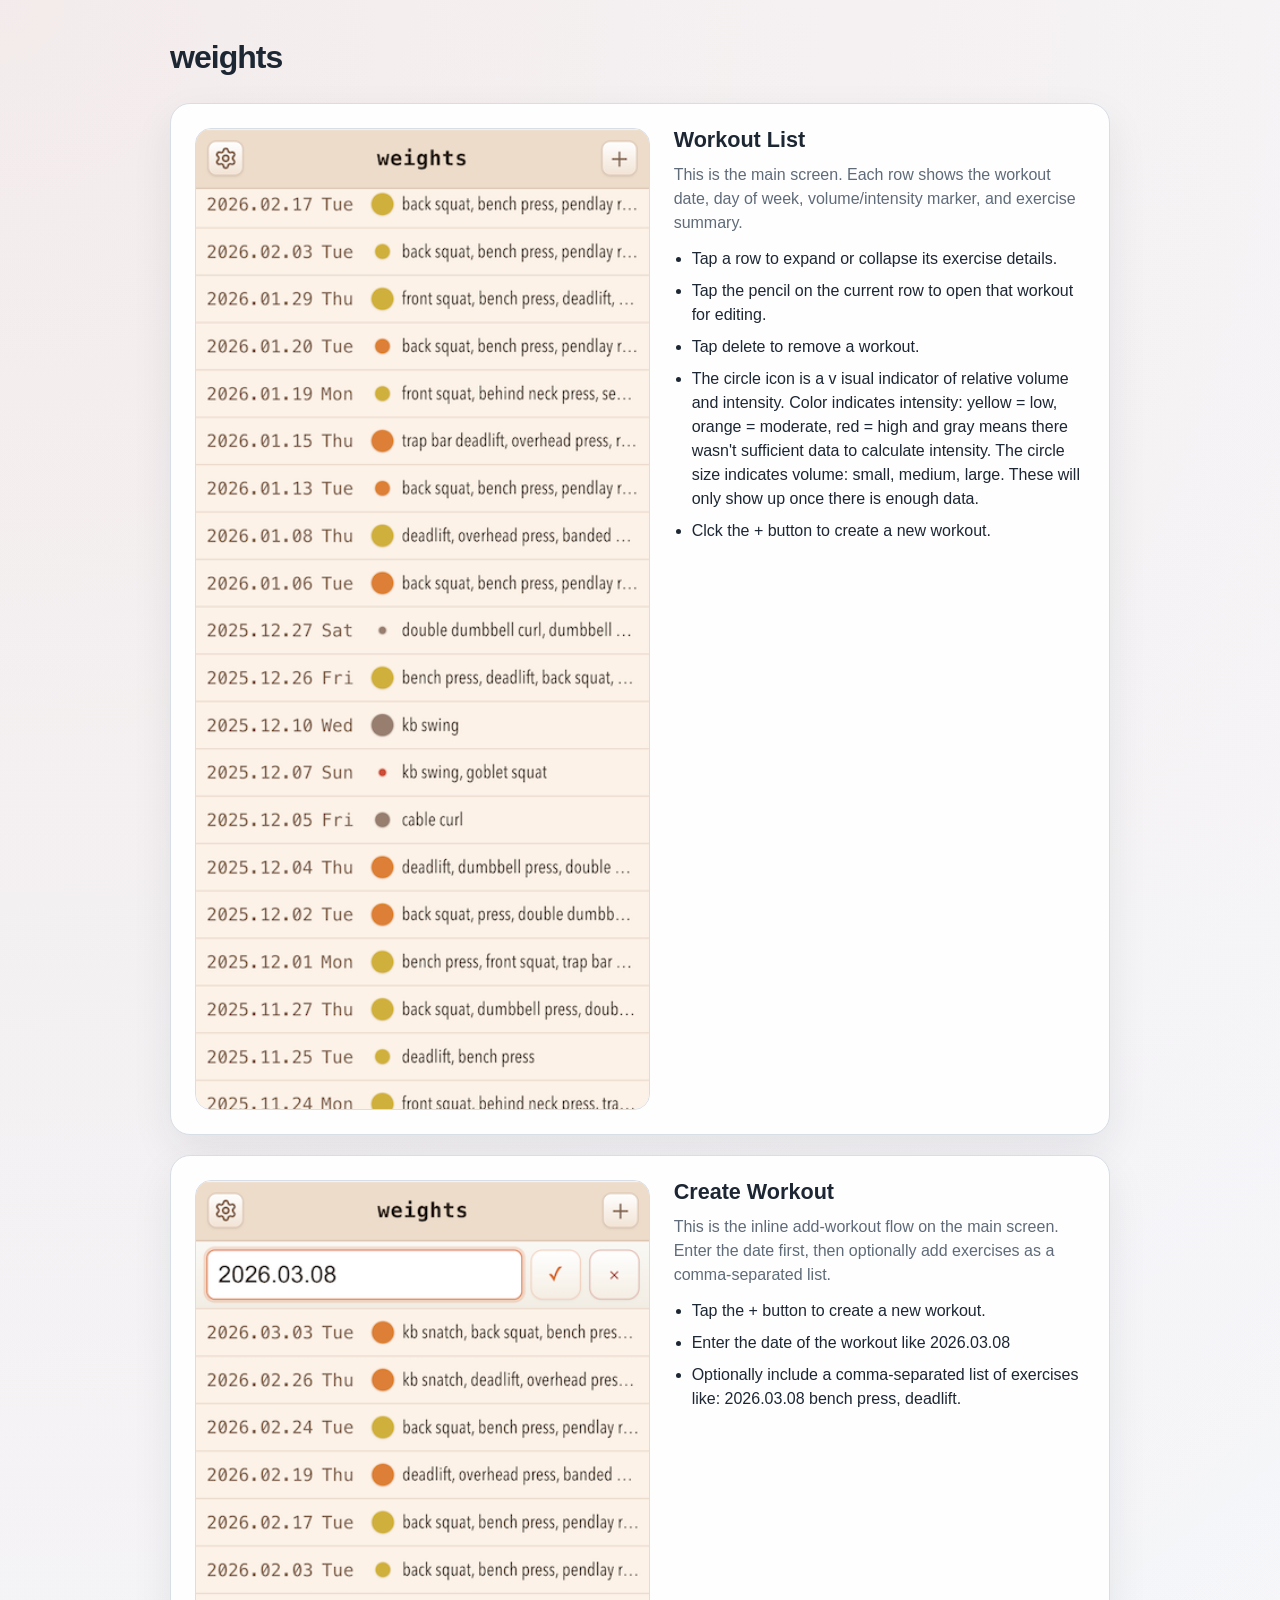
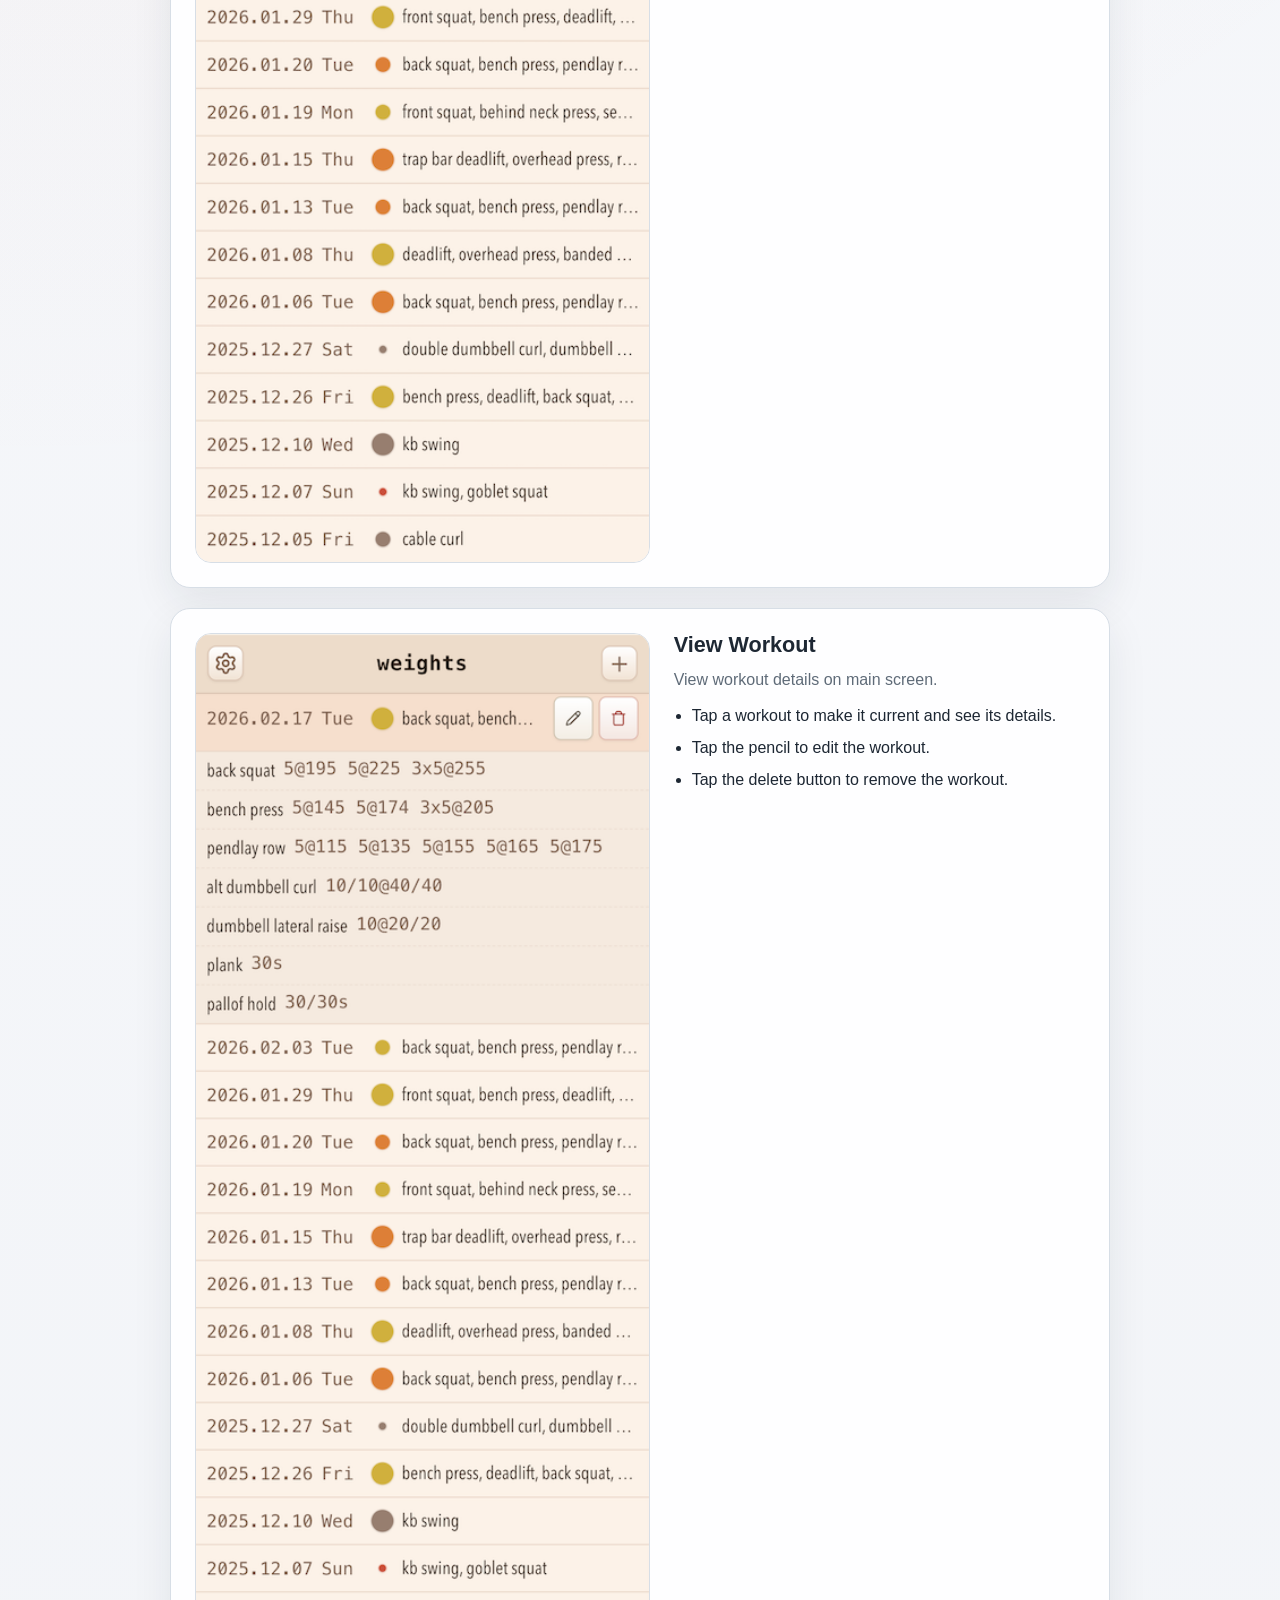
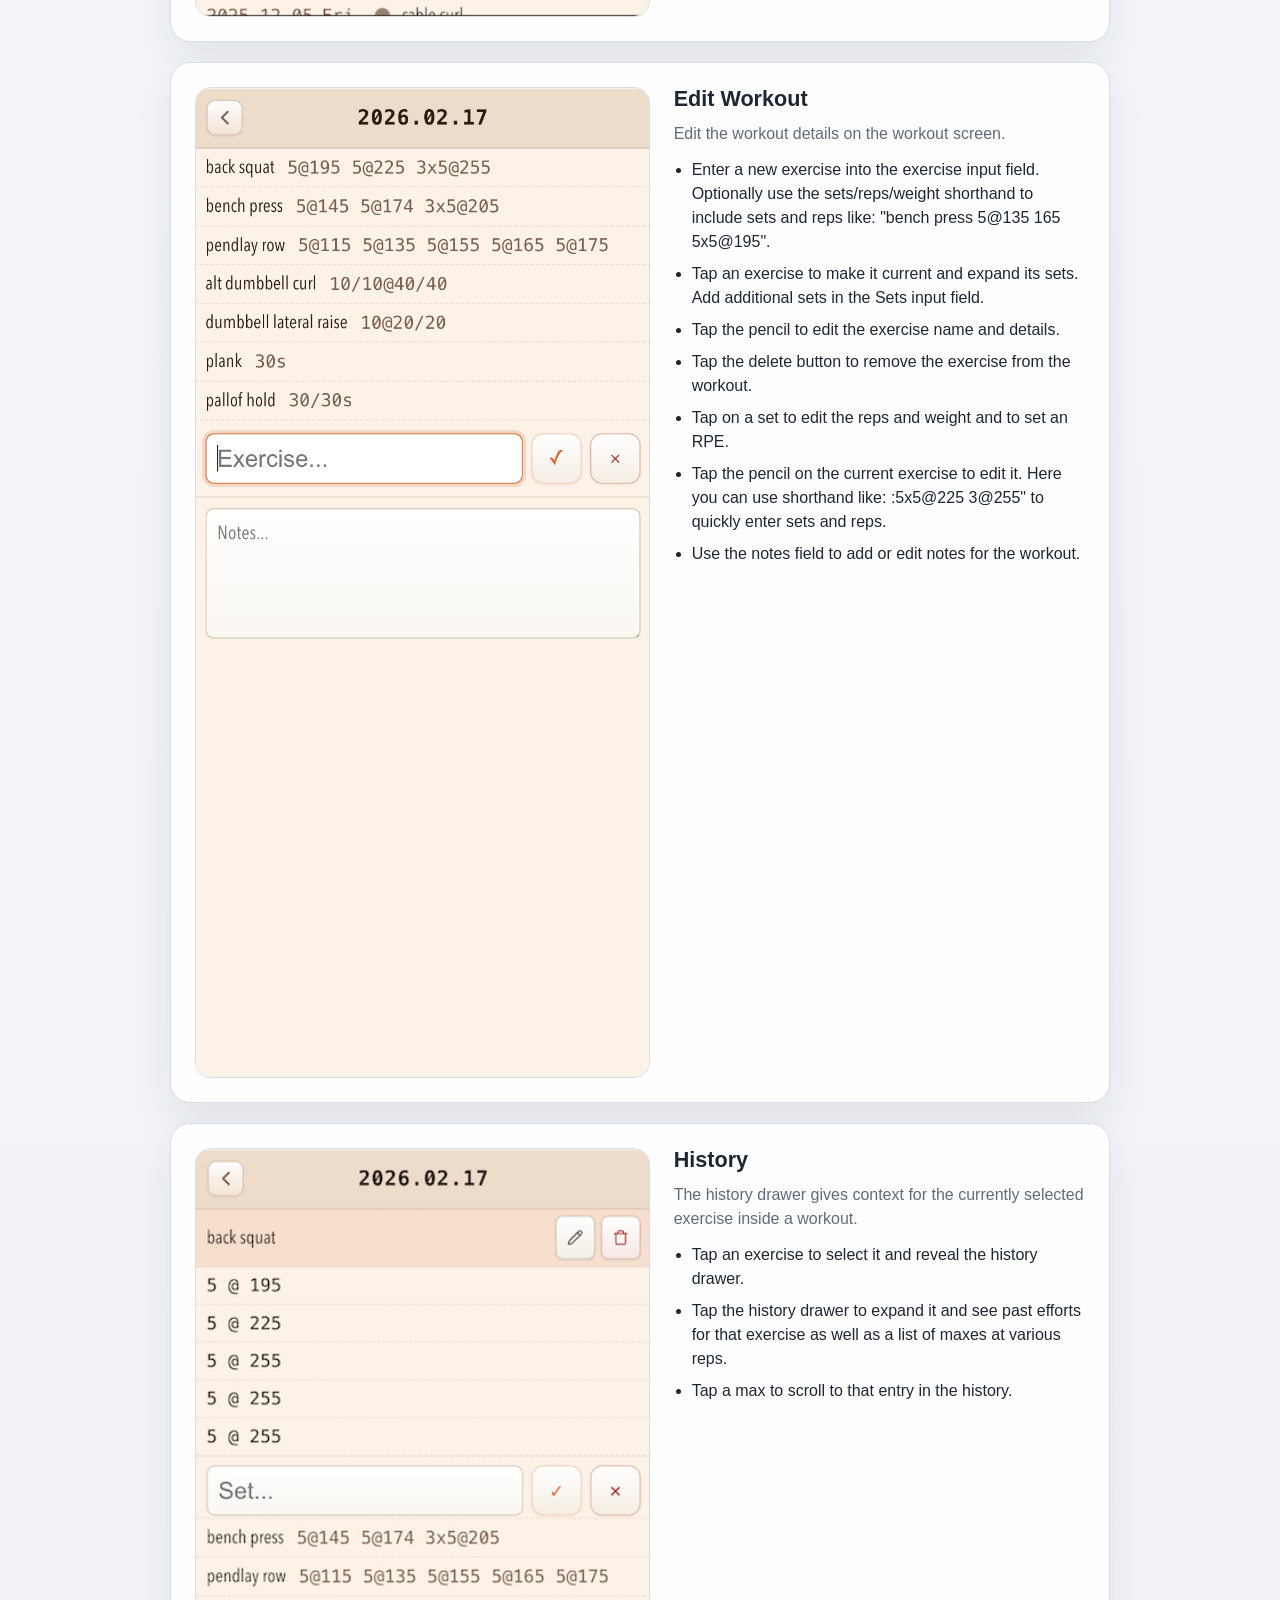
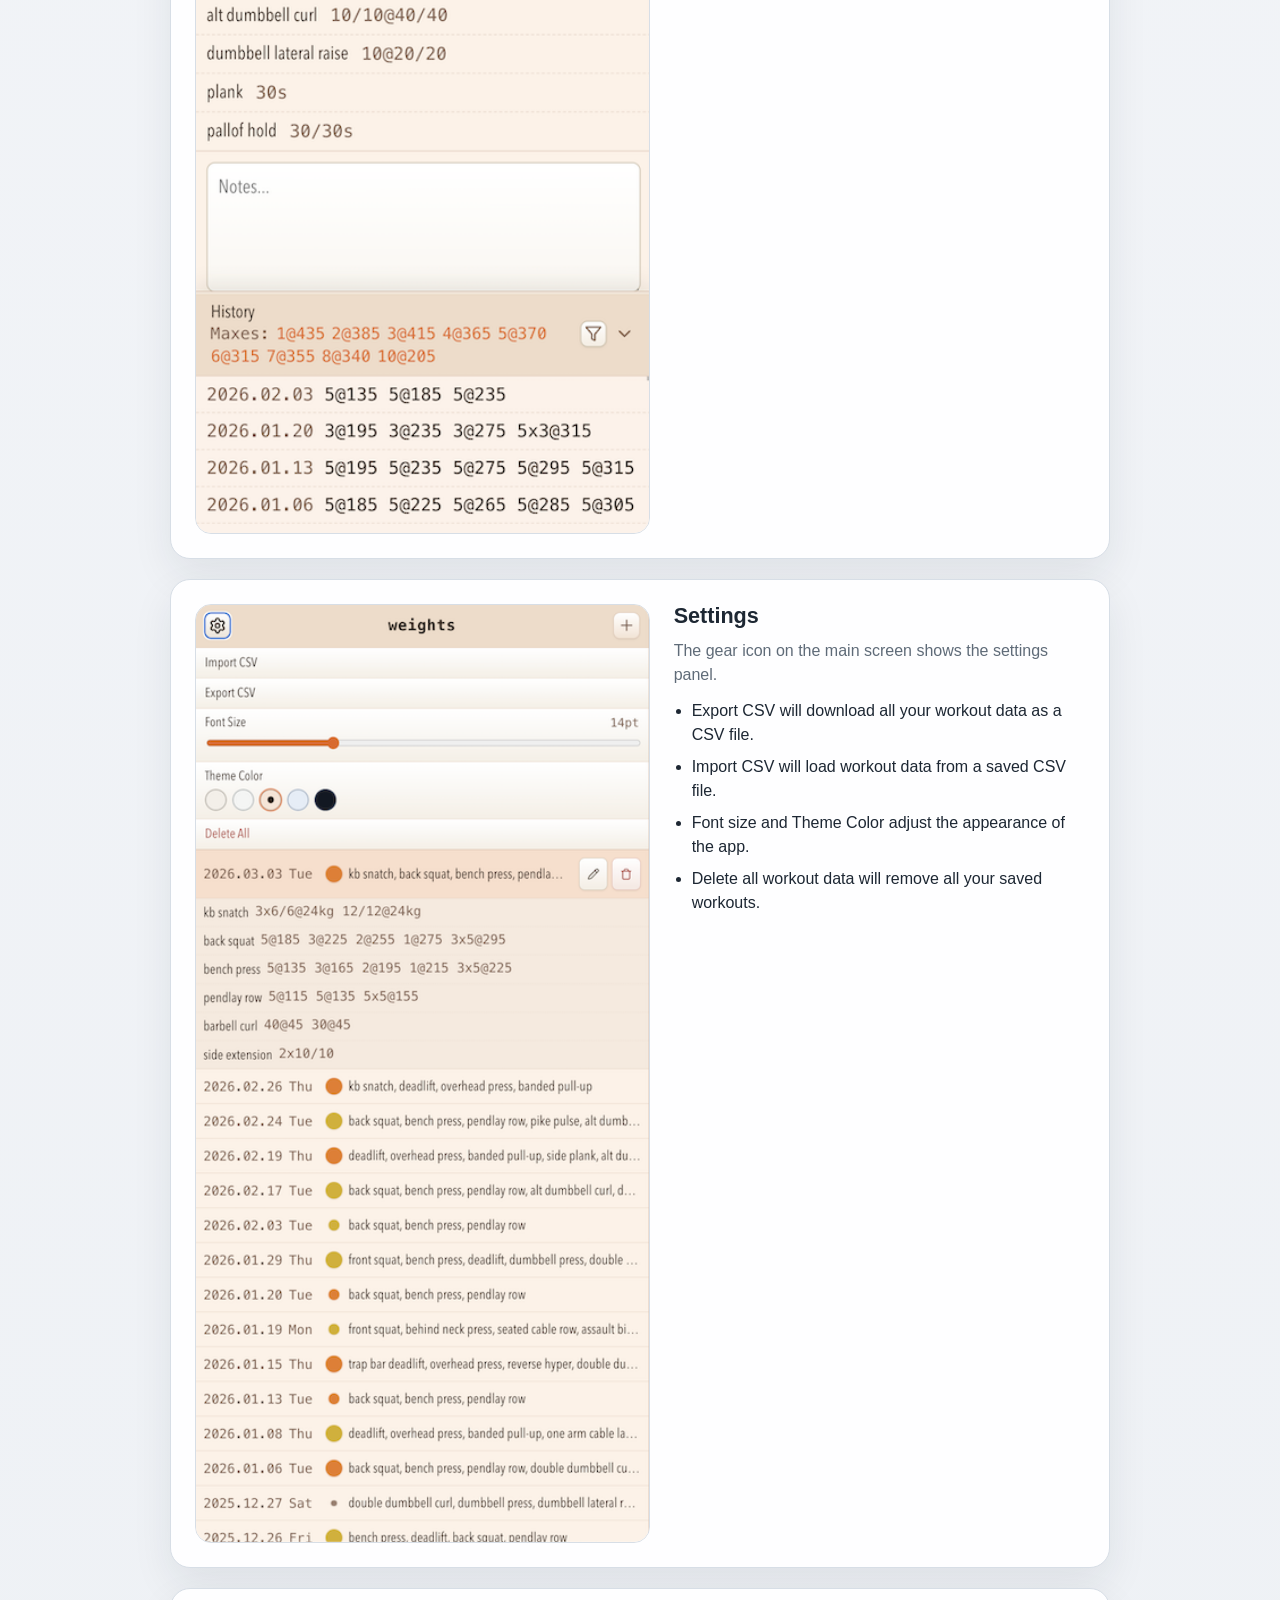
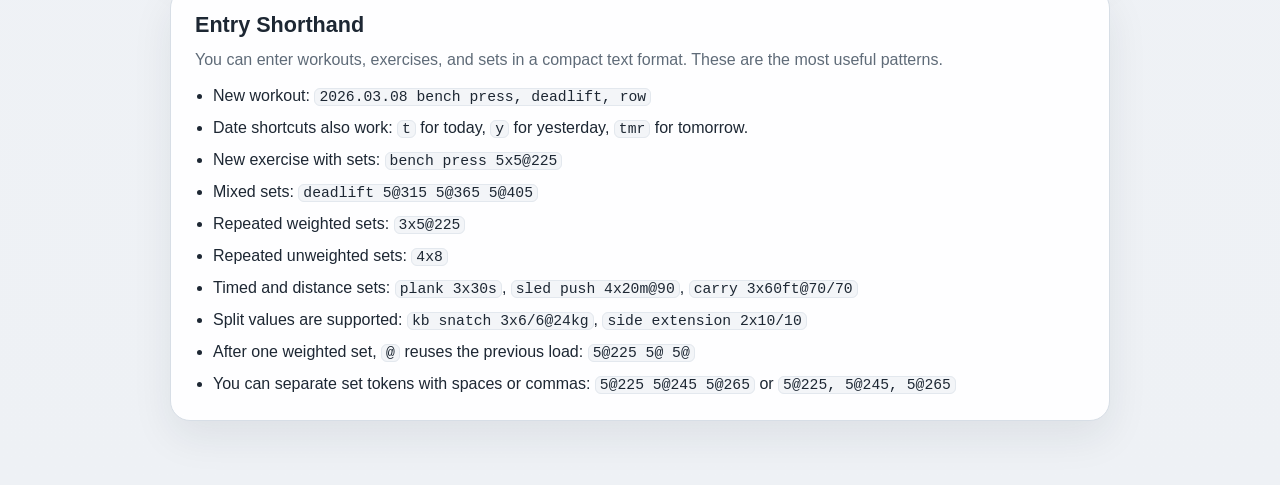
==== docs/index.html @ 7cb3a003 "Document workout screens and details" ====
<!DOCTYPE html>
<html lang="en">
<head>
  <meta charset="UTF-8">
  <meta name="viewport" content="width=device-width, initial-scale=1">
  <title>Weights UI Tour</title>
  <style>
    :root {
      --bg: #eef1f5;
      --surface: #ffffff;
      --ink: #1d2733;
      --muted: #5f6b78;
      --line: #d7dee6;
      --accent: #cc5b34;
      --shadow: 0 16px 40px rgba(20, 32, 45, 0.08);
    }

    * {
      box-sizing: border-box;
    }

    body {
      margin: 0;
      background:
        radial-gradient(circle at top left, rgba(204, 91, 52, 0.08), transparent 30%),
        linear-gradient(180deg, #f7f8fb 0%, var(--bg) 100%);
      color: var(--ink);
      font: 16px/1.5 "Avenir Next", "Segoe UI", sans-serif;
    }

    main {
      max-width: 980px;
      margin: 0 auto;
      padding: 40px 20px 64px;
    }

    header {
      margin-bottom: 28px;
    }

    h1 {
      margin: 0 0 8px;
      font-size: 2rem;
      line-height: 1.1;
      letter-spacing: -0.03em;
    }

    .lede {
      margin: 0;
      color: var(--muted);
      max-width: 680px;
    }

    .section {
      display: grid;
      gap: 24px;
      grid-template-columns: minmax(0, 1.05fr) minmax(280px, 0.95fr);
      align-items: start;
      padding: 24px;
      margin-top: 20px;
      background: color-mix(in srgb, var(--surface) 94%, #f4f6f8 6%);
      border: 1px solid var(--line);
      border-radius: 20px;
      box-shadow: var(--shadow);
    }

    .section.copyOnly {
      grid-template-columns: 1fr;
    }

    .shot {
      margin: 0;
    }

    .shot img {
      display: block;
      width: 100%;
      height: auto;
      border-radius: 16px;
      border: 1px solid var(--line);
      background: #dfe5eb;
    }

    .copy h2 {
      margin: 0 0 10px;
      font-size: 1.35rem;
      line-height: 1.15;
    }

    .copy p {
      margin: 0 0 12px;
      color: var(--muted);
    }

    .copy ul {
      margin: 0;
      padding-left: 18px;
    }

    .copy li + li {
      margin-top: 8px;
    }

    code {
      font: 0.92em/1.2 Menlo, Consolas, monospace;
      background: #f3f5f8;
      border: 1px solid #e3e8ee;
      border-radius: 6px;
      padding: 0 4px;
    }

    @media (max-width: 760px) {
      main {
        padding: 28px 14px 40px;
      }

      .section {
        grid-template-columns: 1fr;
        padding: 18px;
        border-radius: 16px;  
      }
    }
  </style>
</head>
<body>
  <main>
    <header>
      <h1>weights</h1>
    </header>

    <section class="section">
      <figure class="shot">
        <img src="/docs/workout-list.png" alt="Workout list screen">
      </figure>
      <div class="copy">
        <h2>Workout List</h2>
        <p>This is the main screen. Each row shows the workout date, day of week, volume/intensity marker, and exercise summary.</p>
        <ul>
          <li>Tap a row to expand or collapse its exercise details.</li>
          <li>Tap the pencil on the current row to open that workout for editing.</li>
          <li>Tap delete to remove a workout.</li>          
          <li>The circle icon is a v isual indicator of relative volume and intensity. Color indicates intensity: yellow = low, orange = moderate, red = high and gray means there wasn't sufficient data to calculate intensity. The circle size indicates volume: small, medium, large. These will only show up once there is enough data.</li>  
          <li>Clck the + button to create a new workout.</li>
        </ul>
      </div>
    </section>

    <section class="section">
      <figure class="shot">
        <img src="/docs/create-workout.png" alt="Create workout">
      </figure>
      <div class="copy">
        <h2>Create Workout</h2>
        <p>This is the inline add-workout flow on the main screen. Enter the date first, then optionally add exercises as a comma-separated list.</p>
        <ul>
          <li>Tap the + button to create a new workout.</li>
          <li>Enter the date of the workout like 2026.03.08</li>
          <li>Optionally include a comma-separated list of exercises like: 2026.03.08 bench press, deadlift.</li>
        </ul>
      </div>
    </section>

    <section class="section">
      <figure class="shot">
        <img src="/docs/view-workout.png" alt="Workout detail">
      </figure>
      <div class="copy">
        <h2>View Workout</h2>
        <p>View workout details on main screen.</p>
        <ul>
          <li>Tap a workout to make it current and see its details.</li>
          <li>Tap the pencil to edit the workout.</li>
          <li>Tap the delete button to remove the workout.</li>
        </ul>
      </div>
    </section>

    <section class="section">
      <figure class="shot">
        <img src="/docs/edit-workout.png" alt="Workout editing screen">
      </figure>
      <div class="copy">
        <h2>Edit Workout</h2>
        <p>Edit the workout details on the workout screen.</p>
        <ul>
          <li>Enter a new exercise into the exercise input field. Optionally use the sets/reps/weight shorthand to include sets and reps like: "bench press 5@135 165 5x5@195".</li>
          <li>Tap an exercise to make it current and expand its sets. Add additional sets in the Sets input field.</li>
          <li>Tap the pencil to edit the exercise name and details.</li>
          <li>Tap the delete button to remove the exercise from the workout.</li>
          <li>Tap on a set to edit the reps and weight and to set an RPE.</li>
          <li>Tap the pencil on the current exercise to edit it. Here you can use shorthand like: :5x5@225 3@255" to quickly enter sets and reps.</li>
          <li>Use the notes field to add or edit notes for the workout.</li>
        </ul>
      </div>
    </section>

    <section class="section">
      <figure class="shot">
        <img src="/docs/history.png" alt="Exercise history drawer">
      </figure>
      <div class="copy">
        <h2>History</h2>
        <p>The history drawer gives context for the currently selected exercise inside a workout.</p>
        <ul>
          <li>Tap an exercise to select it and reveal the history drawer.</li>
          <li>Tap the history drawer to expand it and see past efforts for that exercise as well as a list of maxes at various reps.</li>
          <li>Tap a max to scroll to that entry in the history.</li>
        </ul>
      </div>
    </section>

    <section class="section">
      <figure class="shot">
        <img src="/docs/settings.png" alt="Settings">
      </figure>
      <div class="copy">
        <h2>Settings</h2>
        <p>The gear icon on the main screen shows the settings panel.</p>
        <ul>
          <li>Export CSV will download all your workout data as a CSV file.</li>
          <li>Import CSV will load workout data from a saved CSV file.</li>
          <li>Font size and Theme Color adjust the appearance of the app.</li>
          <li>Delete all workout data will remove all your saved workouts.</li>
        </ul>
      </div>
    </section>

    <section class="section copyOnly">
      <div class="copy">
        <h2>Entry Shorthand</h2>
        <p>You can enter workouts, exercises, and sets in a compact text format. These are the most useful patterns.</p>
        <ul>
          <li>New workout: <code>2026.03.08 bench press, deadlift, row</code></li>
          <li>Date shortcuts also work: <code>t</code> for today, <code>y</code> for yesterday, <code>tmr</code> for tomorrow.</li>
          <li>New exercise with sets: <code>bench press 5x5@225</code></li>
          <li>Mixed sets: <code>deadlift 5@315 5@365 5@405</code></li>
          <li>Repeated weighted sets: <code>3x5@225</code></li>
          <li>Repeated unweighted sets: <code>4x8</code></li>
          <li>Timed and distance sets: <code>plank 3x30s</code>, <code>sled push 4x20m@90</code>, <code>carry 3x60ft@70/70</code></li>
          <li>Split values are supported: <code>kb snatch 3x6/6@24kg</code>, <code>side extension 2x10/10</code></li>
          <li>After one weighted set, <code>@</code> reuses the previous load: <code>5@225 5@ 5@</code></li>
          <li>You can separate set tokens with spaces or commas: <code>5@225 5@245 5@265</code> or <code>5@225, 5@245, 5@265</code></li>
        </ul>
      </div>
    </section>
  </main>
</body>
</html>
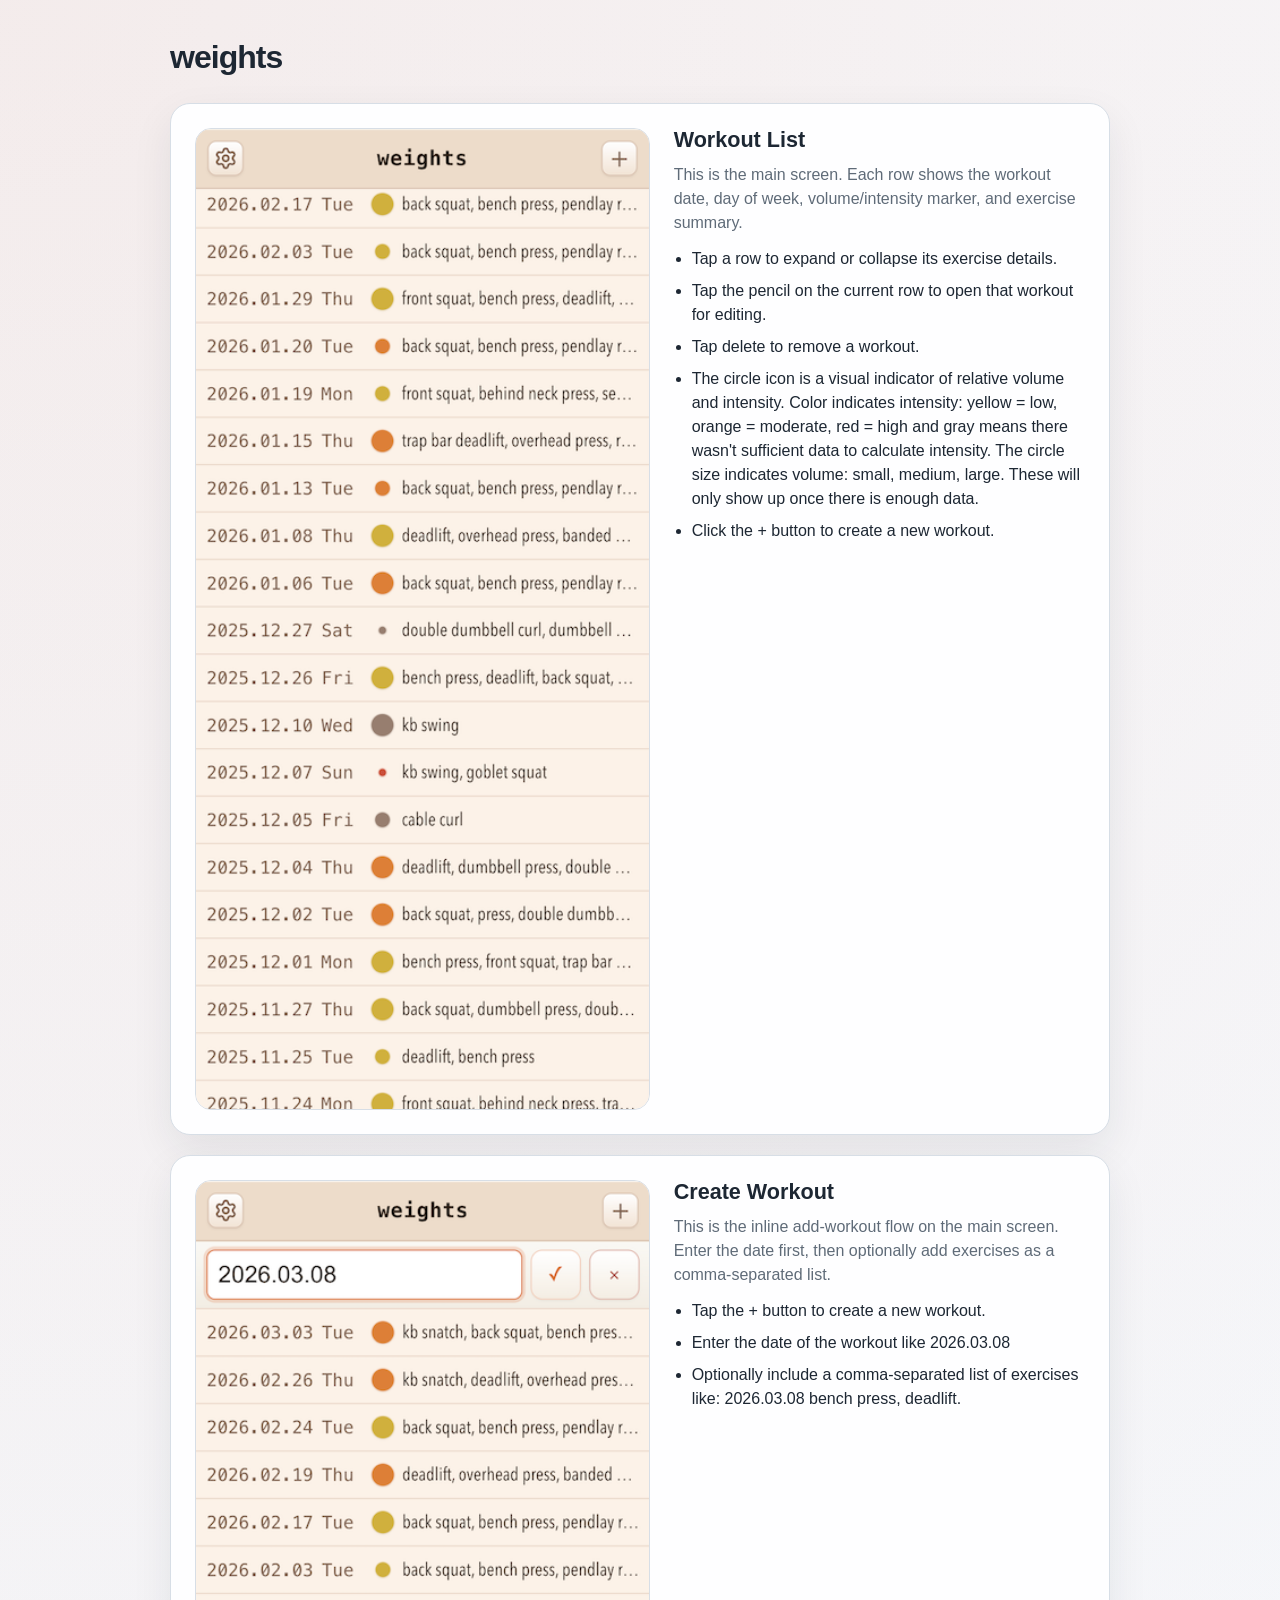
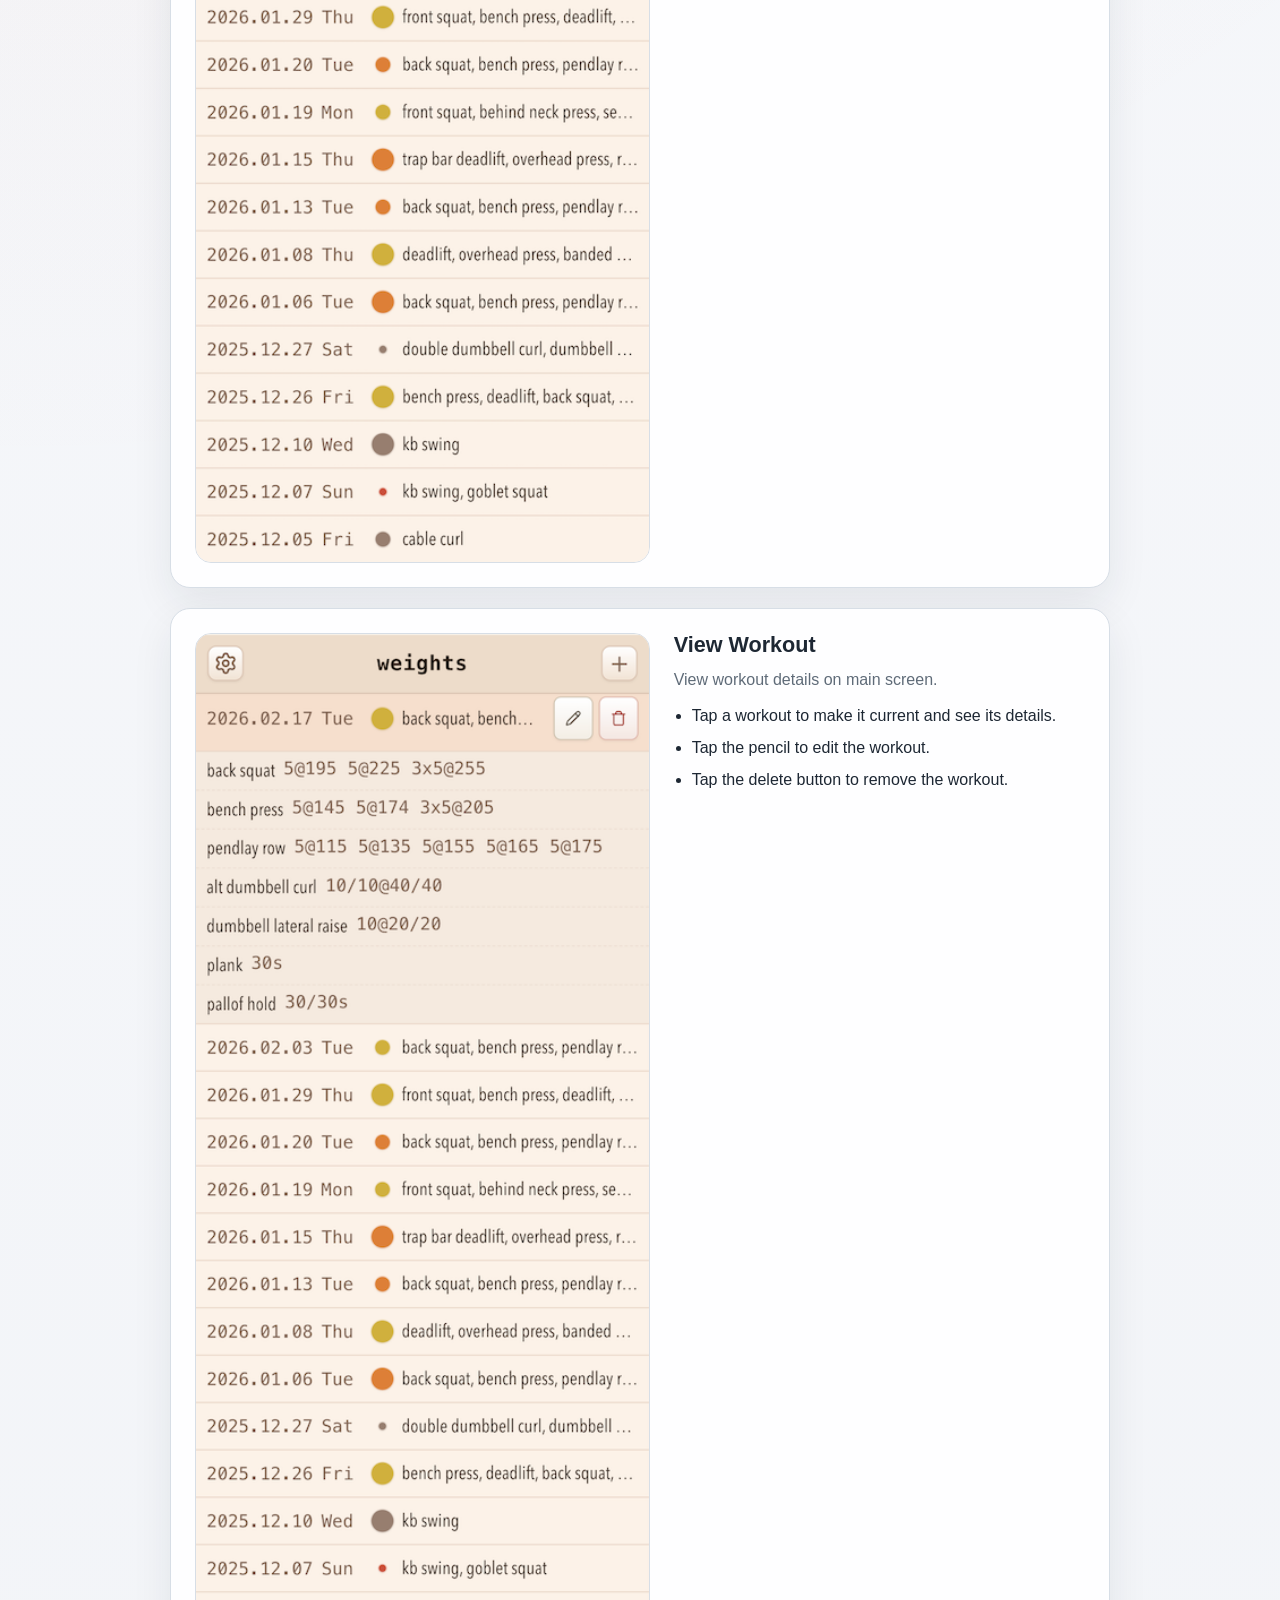
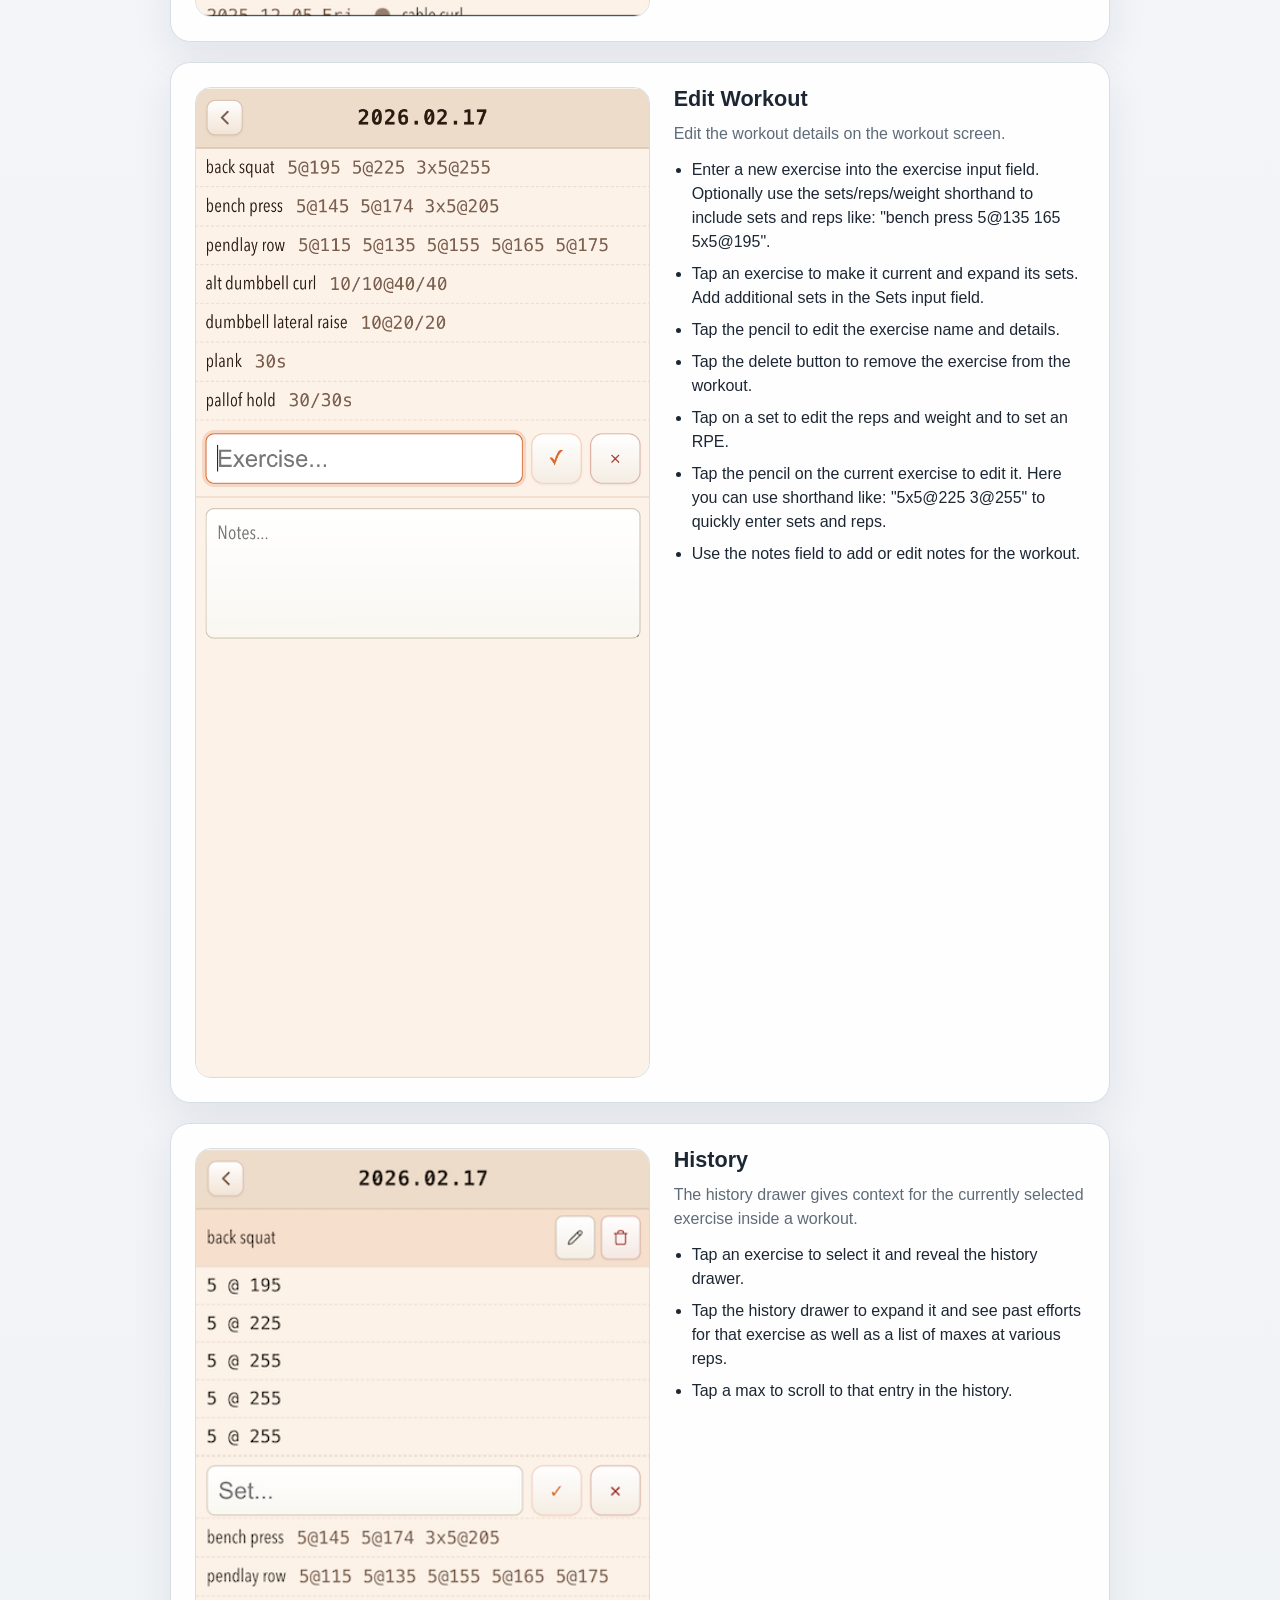
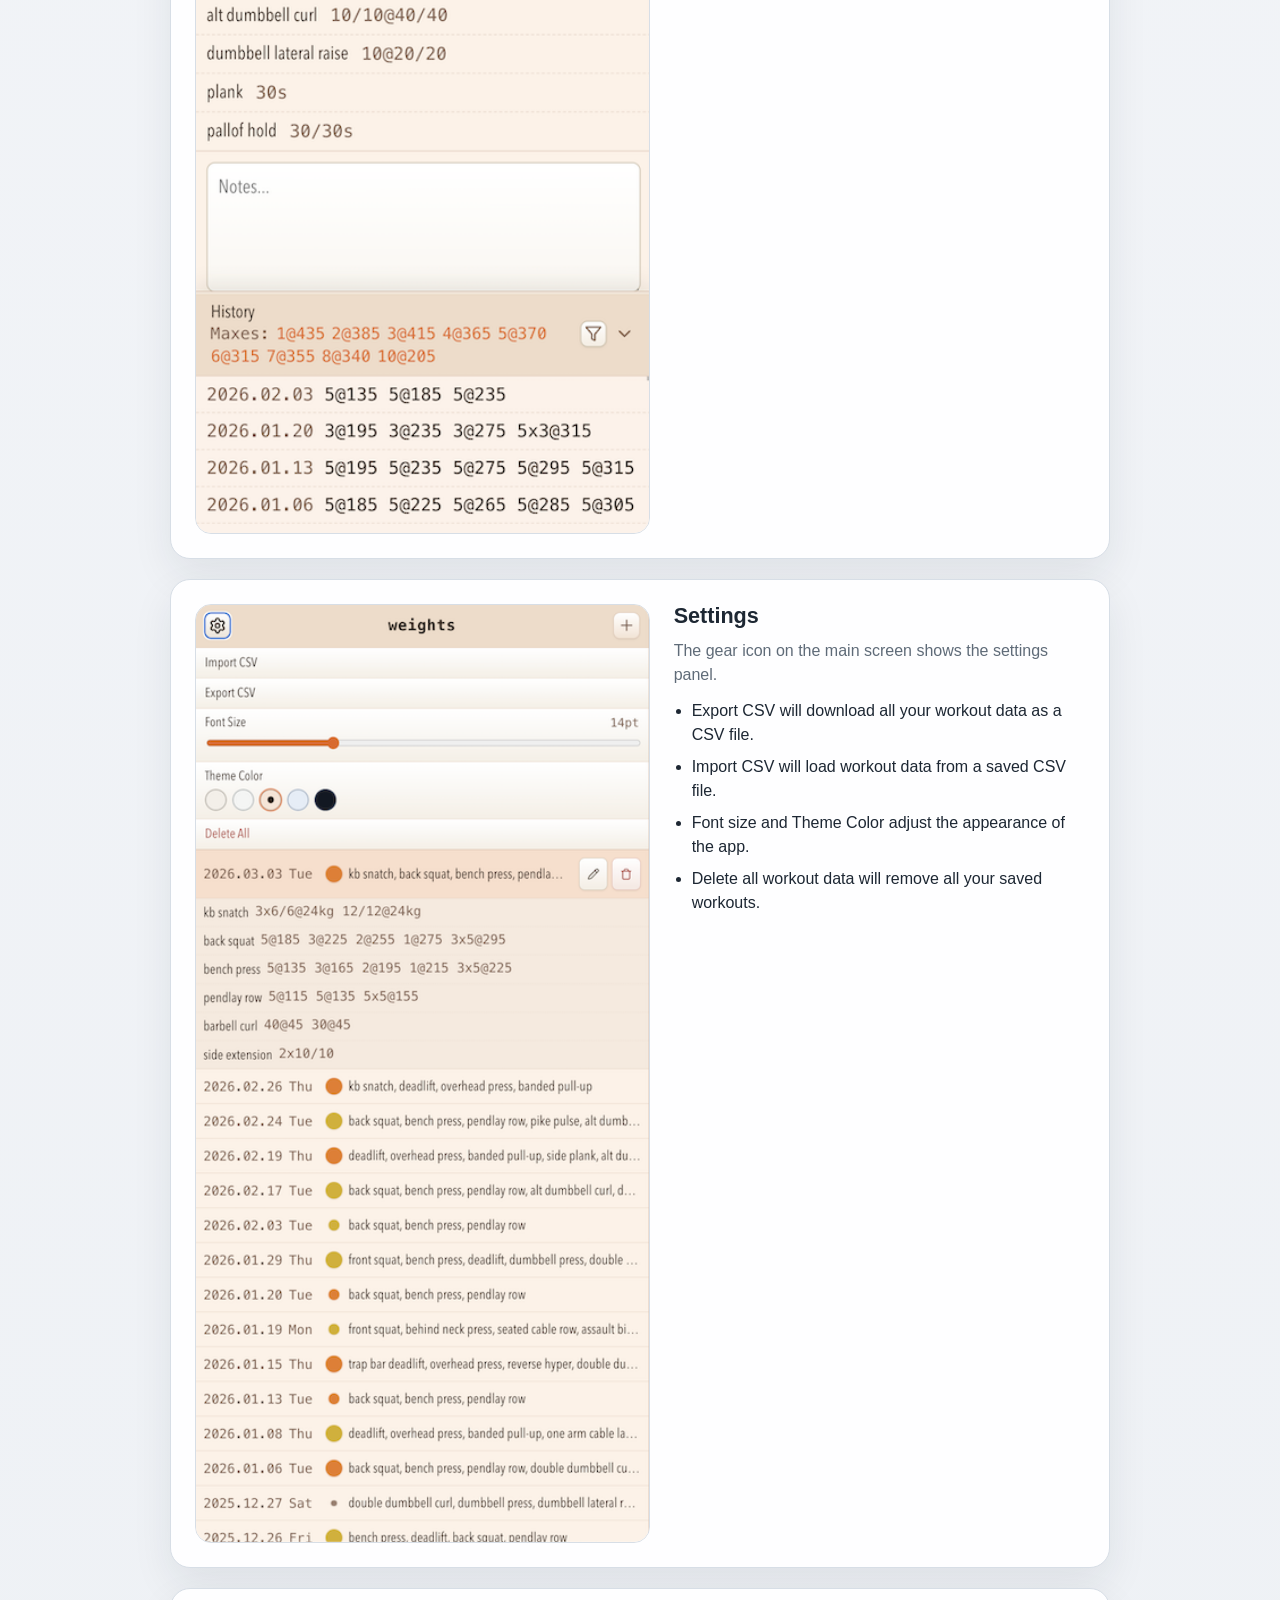
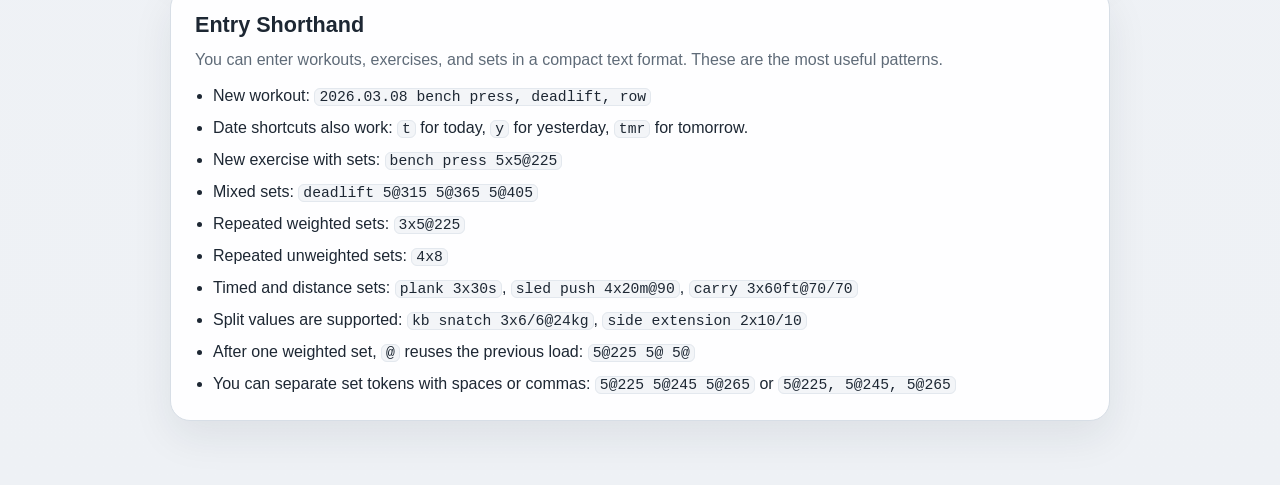
==== commit b6f44de3: "Review and extend docs index" ====
--- a/docs/index.html
+++ b/docs/index.html
@@ -139,8 +139,8 @@
           <li>Tap a row to expand or collapse its exercise details.</li>
           <li>Tap the pencil on the current row to open that workout for editing.</li>
           <li>Tap delete to remove a workout.</li>          
-          <li>The circle icon is a v isual indicator of relative volume and intensity. Color indicates intensity: yellow = low, orange = moderate, red = high and gray means there wasn't sufficient data to calculate intensity. The circle size indicates volume: small, medium, large. These will only show up once there is enough data.</li>  
-          <li>Clck the + button to create a new workout.</li>
+          <li>The circle icon is a visual indicator of relative volume and intensity. Color indicates intensity: yellow = low, orange = moderate, red = high and gray means there wasn't sufficient data to calculate intensity. The circle size indicates volume: small, medium, large. These will only show up once there is enough data.</li>  
+          <li>Click the + button to create a new workout.</li>
         </ul>
       </div>
     </section>
@@ -188,7 +188,7 @@
           <li>Tap the pencil to edit the exercise name and details.</li>
           <li>Tap the delete button to remove the exercise from the workout.</li>
           <li>Tap on a set to edit the reps and weight and to set an RPE.</li>
-          <li>Tap the pencil on the current exercise to edit it. Here you can use shorthand like: :5x5@225 3@255" to quickly enter sets and reps.</li>
+          <li>Tap the pencil on the current exercise to edit it. Here you can use shorthand like: "5x5@225 3@255" to quickly enter sets and reps.</li>
           <li>Use the notes field to add or edit notes for the workout.</li>
         </ul>
       </div>
